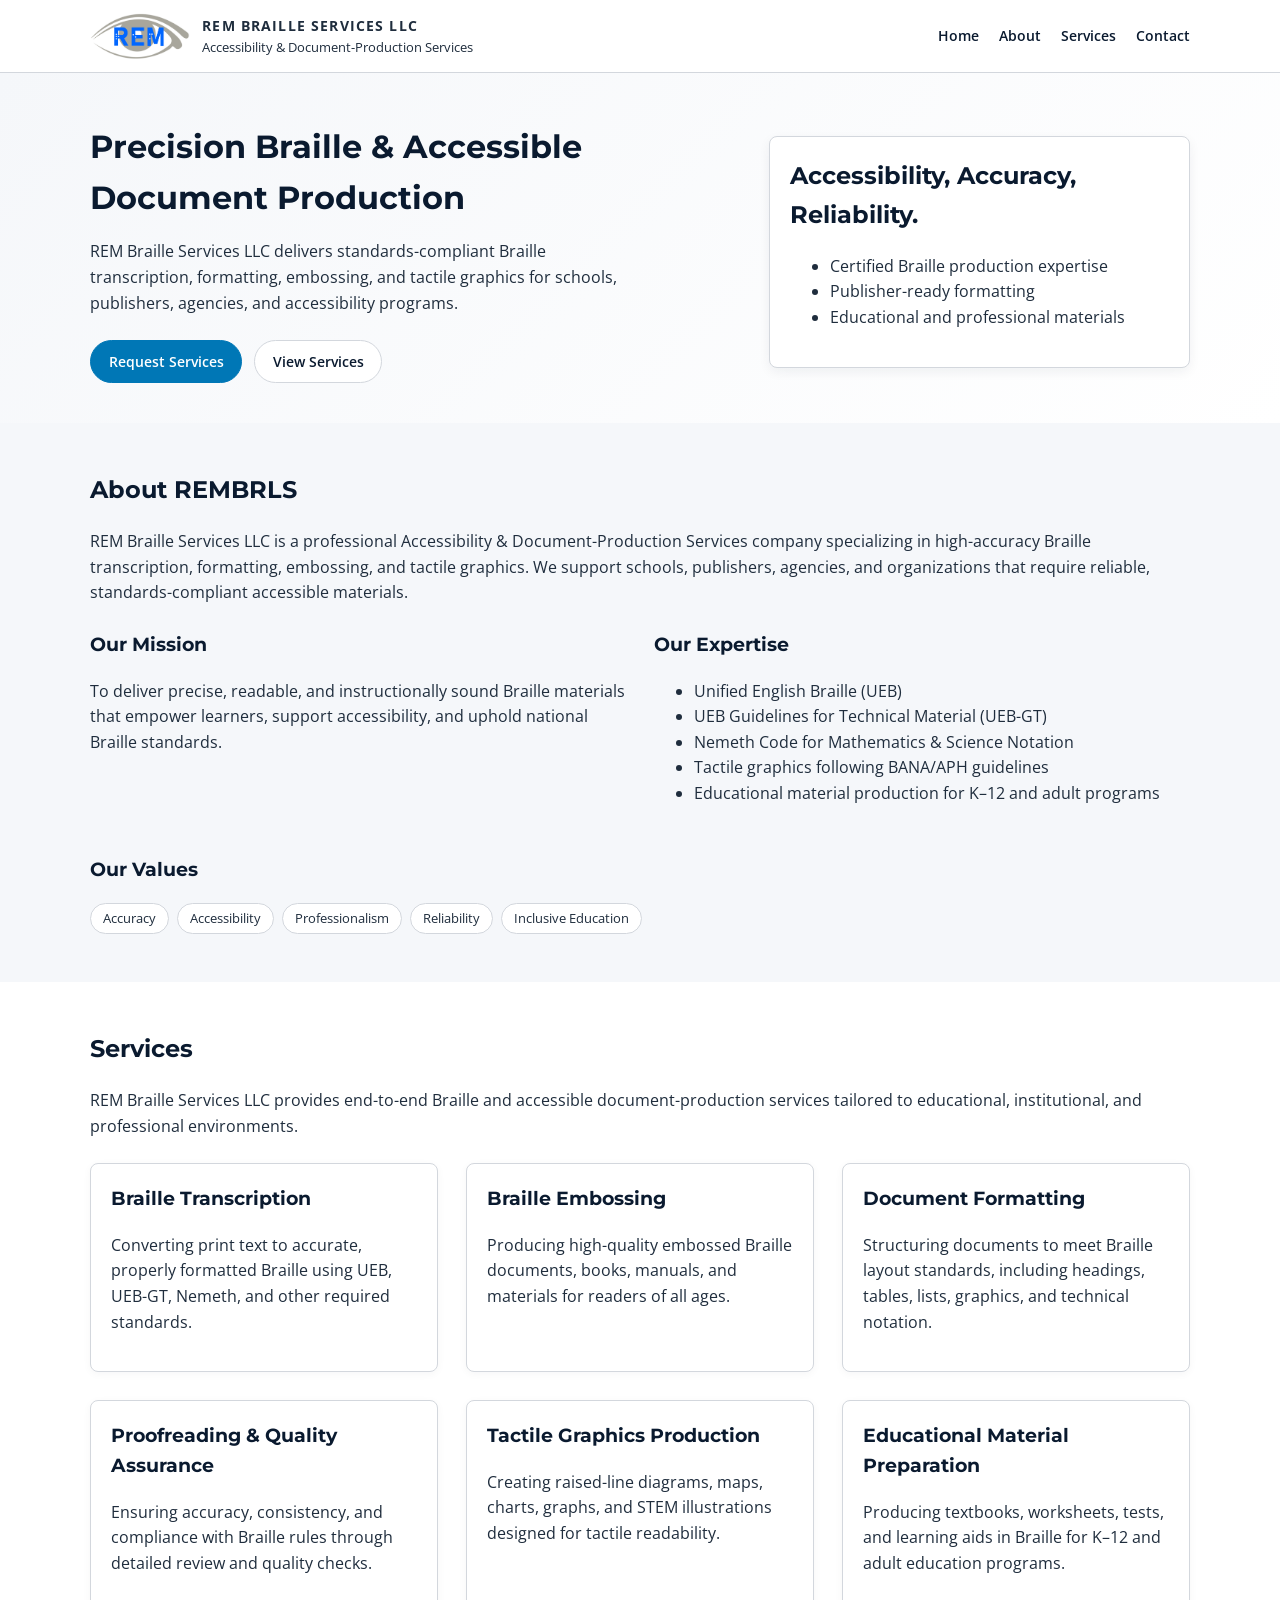
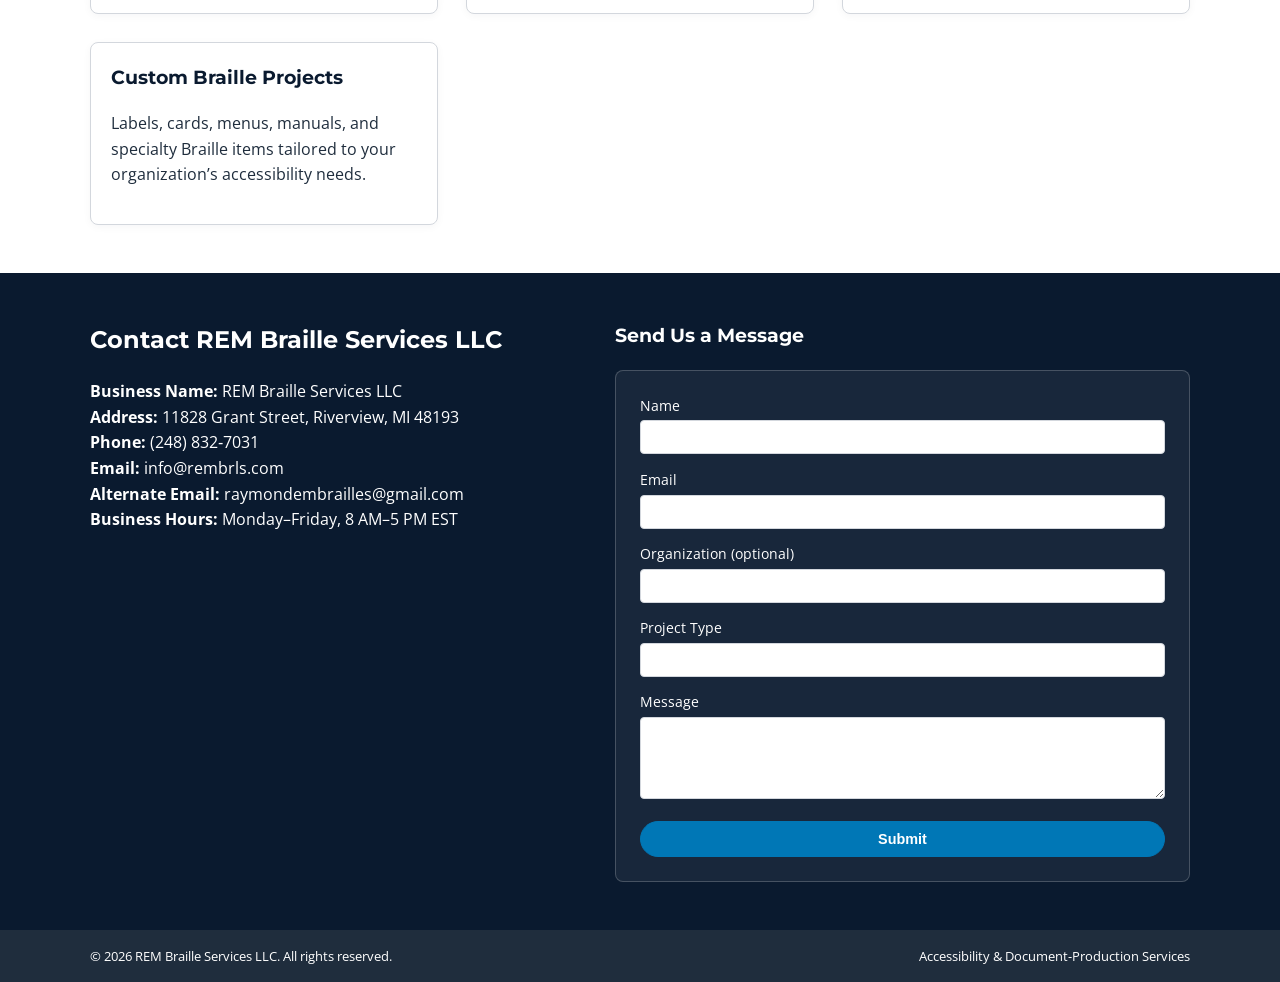
==== index.html @ e707b4f8 "Fix HTML formatting and structure" ====
<!DOCTYPE html>
<html lang="en">
<head>
  <meta charset="UTF-8">
  <title>REM Braille Services LLC – Accessibility & Document-Production Services</title>
  <meta name="viewport" content="width=device-width, initial-scale=1.0">
  <meta name="description" content="REM Braille Services LLC provides professional Braille transcription, embossing, document formatting, tactile graphics, and educational material preparation.">
  <link rel="stylesheet" href="styles.css">
  <link href="https://fonts.googleapis.com/css2?family=Montserrat:wght@500;700&family=Open+Sans:wght@400;600&display=swap" rel="stylesheet">
</head>
<body>
  <header class="site-header">
    <div class="container header-inner">
      <div class="logo-wrap">
        <img src="logo.png" alt="REMBRLS logo" class="logo">
        <div class="brand-text">
          <span class="brand-name">REM Braille Services LLC</span>
          <span class="brand-tagline">Accessibility & Document-Production Services</span>
        </div>
      </div>
      <nav class="nav">
        <a href="#home">Home</a>
        <a href="#about">About</a>
        <a href="#services">Services</a>
        <a href="#contact">Contact</a>
      </nav>
    </div>
  </header>

  <main>
    <section id="home" class="hero">
      <div class="container hero-inner">
        <div class="hero-text">
          <h1>Precision Braille & Accessible Document Production</h1>
          <p>
            REM Braille Services LLC delivers standards-compliant Braille transcription, formatting, embossing, and tactile graphics
            for schools, publishers, agencies, and accessibility programs.
          </p>
          <div class="hero-actions">
            <a href="#contact" class="btn primary">Request Services</a>
            <a href="#services" class="btn secondary">View Services</a>
          </div>
        </div>
        <div class="hero-aside">
          <div class="hero-card">
            <h2>Accessibility, Accuracy, Reliability.</h2>
            <ul>
              <li>Certified Braille production expertise</li>
              <li>Publisher-ready formatting</li>
              <li>Educational and professional materials</li>
            </ul>
          </div>
        </div>
      </div>
    </section>

    <section id="about" class="section light">
      <div class="container">
        <h2>About REMBRLS</h2>
        <p>
          REM Braille Services LLC is a professional Accessibility & Document-Production Services company specializing in high-accuracy
          Braille transcription, formatting, embossing, and tactile graphics. We support schools, publishers, agencies,
          and organizations that require reliable, standards-compliant accessible materials.
        </p>
        <div class="grid two">
          <div>
            <h3>Our Mission</h3>
            <p>
              To deliver precise, readable, and instructionally sound Braille materials that empower learners, support
              accessibility, and uphold national Braille standards.
            </p>
          </div>
          <div>
            <h3>Our Expertise</h3>
            <ul>
              <li>Unified English Braille (UEB)</li>
              <li>UEB Guidelines for Technical Material (UEB-GT)</li>
              <li>Nemeth Code for Mathematics & Science Notation</li>
              <li>Tactile graphics following BANA/APH guidelines</li>
              <li>Educational material production for K–12 and adult programs</li>
            </ul>
          </div>
        </div>
        <div class="values">
          <h3>Our Values</h3>
          <div class="chip-row">
            <span class="chip">Accuracy</span>
            <span class="chip">Accessibility</span>
            <span class="chip">Professionalism</span>
            <span class="chip">Reliability</span>
            <span class="chip">Inclusive Education</span>
          </div>
        </div>
      </div>
    </section>

    <section id="services" class="section">
      <div class="container">
        <h2>Services</h2>
        <p class="section-intro">
          REM Braille Services LLC provides end-to-end Braille and accessible document-production services tailored to educational,
          institutional, and professional environments.
        </p>
        <div class="grid three">
          <div class="card"><h3>Braille Transcription</h3><p>Converting print text to accurate, properly formatted Braille using UEB, UEB-GT, Nemeth, and other required standards.</p></div>
          <div class="card"><h3>Braille Embossing</h3><p>Producing high-quality embossed Braille documents, books, manuals, and materials for readers of all ages.</p></div>
          <div class="card"><h3>Document Formatting</h3><p>Structuring documents to meet Braille layout standards, including headings, tables, lists, graphics, and technical notation.</p></div>
          <div class="card"><h3>Proofreading & Quality Assurance</h3><p>Ensuring accuracy, consistency, and compliance with Braille rules through detailed review and quality checks.</p></div>
          <div class="card"><h3>Tactile Graphics Production</h3><p>Creating raised-line diagrams, maps, charts, graphs, and STEM illustrations designed for tactile readability.</p></div>
          <div class="card"><h3>Educational Material Preparation</h3><p>Producing textbooks, worksheets, tests, and learning aids in Braille for K–12 and adult education programs.</p></div>
          <div class="card"><h3>Custom Braille Projects</h3><p>Labels, cards, menus, manuals, and specialty Braille items tailored to your organization’s accessibility needs.</p></div>
        </div>
      </div>
    </section>

    <section id="contact" class="section dark">
    <div class="container contact-grid">

        <div>
            <h2>Contact REM Braille Services LLC</h2>

            <ul class="contact-info">
                <li><strong>Business Name:</strong> REM Braille Services LLC</li>
                <li><strong>Address:</strong> 11828 Grant Street, Riverview, MI 48193</li>
                <li><strong>Phone:</strong> (248) 832‑7031</li>
                <li><strong>Email:</strong> info@rembrls.com</li>
                <li><strong>Alternate Email:</strong> raymondembrailles@gmail.com</li>
                <li><strong>Business Hours:</strong> Monday–Friday, 8 AM–5 PM EST</li>
            </ul>
        </div>

        <div>
            <h3>Send Us a Message</h3>

            <form class="contact-form" action="https://formspree.io/f/mkjwdedg" method="POST">
                <div class="form-row">
                    <label>Name</label>
                    <input type="text" name="name" required>
                </div>

                <div class="form-row">
                    <label>Email</label>
                    <input type="email" name="email" required>
                </div>

                <div class="form-row">
                    <label>Organization (optional)</label>
                    <input type="text" name="organization">
                </div>

                <div class="form-row">
                    <label>Project Type</label>
                    <input type="text" name="project">
                </div>

                <div class="form-row">
                    <label>Message</label>
                    <textarea name="message" rows="4" required></textarea>
                </div>

                <input type="hidden" name="_replyto" value="info@rembrls.com">

                <button class="btn primary full" type="submit">Submit</button>
            </form>
        </div>

    </div>
</section>

  </main>

  <footer class="site-footer">
    <div class="container footer-inner">
      <span>© <span id="year"></span> REM Braille Services LLC. All rights reserved.</span>
      <span>Accessibility & Document-Production Services</span>
    </div>
  </footer>

  <script>
    document.getElementById('year').textContent = new Date().getFullYear();
  </script>
</body>
</html>
---- styles.css ----
:root {
  --navy: #0A1A2F;
  --charcoal: #1F2D3D;
  --light-bg: #F5F7FA;
  --accent: #0077B6;
  --white: #FFFFFF;
  --border: #D3D7DD;
}

*,
*::before,
*::after {
  box-sizing: border-box;
}

body {
  margin: 0;
  font-family: 'Open Sans', sans-serif;
  color: var(--charcoal);
  background-color: var(--white);
  line-height: 1.6;
}

h1, h2, h3 {
  font-family: 'Montserrat', sans-serif;
  margin-top: 0;
  color: var(--navy);
}

a {
  color: var(--accent);
  text-decoration: none;
}

a:hover {
  text-decoration: underline;
}

.container {
  width: 90%;
  max-width: 1100px;
  margin: 0 auto;
}

.site-header {
  background-color: var(--white);
  border-bottom: 1px solid var(--border);
  position: sticky;
  top: 0;
  z-index: 10;
}

.header-inner {
  display: flex;
  align-items: center;
  justify-content: space-between;
  padding: 0.75rem 0;
}

.logo-wrap {
  display: flex;
  align-items: center;
  gap: 0.75rem;
}

.logo {
  height: 48px;
  width: auto;
}

.brand-text {
  display: flex;
  flex-direction: column;
}

.brand-name {
  font-weight: 700;
  letter-spacing: 0.08em;
  text-transform: uppercase;
  font-size: 0.9rem;
}

.brand-tagline {
  font-size: 0.8rem;
  color: var(--charcoal);
}

.nav {
  display: flex;
  gap: 1.25rem;
  font-size: 0.9rem;
}

.nav a {
  color: var(--navy);
  font-weight: 600;
}

.nav a:hover {
  color: var(--accent);
}

.hero {
  background: linear-gradient(135deg, var(--light-bg), #ffffff);
  padding: 3rem 0 2.5rem;
}

.hero-inner {
  display: grid;
  grid-template-columns: minmax(0, 2fr) minmax(0, 1.3fr);
  gap: 2rem;
  align-items: center;
}

.hero-text h1 {
  font-size: 2rem;
  margin-bottom: 0.75rem;
}

.hero-text p {
  max-width: 540px;
  margin-bottom: 1.5rem;
}

.hero-actions {
  display: flex;
  flex-wrap: wrap;
  gap: 0.75rem;
}

.hero-card {
  background-color: var(--white);
  border-radius: 8px;
  border: 1px solid var(--border);
  padding: 1.25rem;
  box-shadow: 0 4px 12px rgba(10, 26, 47, 0.06);
}

.section {
  padding: 3rem 0;
}

.section.light {
  background-color: var(--light-bg);
}

.section.dark {
  background-color: var(--navy);
  color: var(--white);
}

.section.dark h2,
.section.dark h3 {
  color: var(--white);
}

.grid.two,
.grid.three {
  display: grid;
  grid-template-columns: repeat(auto-fit, minmax(260px, 1fr));
  gap: 1.75rem;
  margin-top: 1.5rem;
}

.card {
  border-radius: 8px;
  border: 1px solid var(--border);
  padding: 1.25rem;
  background-color: var(--white);
  box-shadow: 0 2px 8px rgba(10, 26, 47, 0.04);
}

.values {
  margin-top: 2rem;
}

.chip-row {
  display: flex;
  flex-wrap: wrap;
  gap: 0.5rem;
  margin-top: 0.75rem;
}

.chip {
  border-radius: 999px;
  border: 1px solid var(--border);
  padding: 0.25rem 0.75rem;
  font-size: 0.8rem;
  background-color: var(--white);
}

.contact-grid {
  display: grid;
  grid-template-columns: minmax(0, 1.2fr) minmax(0, 1.4fr);
  gap: 2rem;
  align-items: flex-start;
}

.contact-info {
  list-style: none;
  padding: 0;
  margin: 1rem 0 0;
}

.contact-form {
  background-color: rgba(255, 255, 255, 0.06);
  border-radius: 8px;
  padding: 1.5rem;
  border: 1px solid rgba(255, 255, 255, 0.2);
}

.form-row {
  margin-bottom: 0.9rem;
}

.form-row label {
  display: block;
  font-size: 0.85rem;
  margin-bottom: 0.25rem;
}

.form-row input,
.form-row textarea {
  width: 100%;
  padding: 0.5rem 0.6rem;
  border-radius: 4px;
  border: 1px solid var(--border);
  font-size: 0.9rem;
}

.btn {
  display: inline-block;
  padding: 0.55rem 1.1rem;
  border-radius: 999px;
  font-size: 0.9rem;
  font-weight: 600;
  border: 1px solid transparent;
  cursor: pointer;
  text-align: center;
}

.btn.primary {
  background-color: var(--accent);
  color: var(--white);
  border-color: var(--accent);
}

.btn.secondary {
  background-color: var(--white);
  color: var(--navy);
  border-color: var(--border);
}

.btn.full {
  width: 100%;
}

.site-footer {
  background-color: var(--charcoal);
  color: var(--white);
  padding: 1rem 0;
  font-size: 0.8rem;
}

.footer-inner {
  display: flex;
  justify-content: space-between;
  align-items: center;
  gap: 0.75rem;
}

@media (max-width: 768px) {
  .header-inner {
    flex-direction: column;
    align-items: flex-start;
    gap: 0.5rem;
  }

  .hero-inner {
    grid-template-columns: 1fr;
  }

  .contact-grid {
    grid-template-columns: 1fr;
  }

  .footer-inner {
    flex-direction: column;
    align-items: flex-start;
  }
}
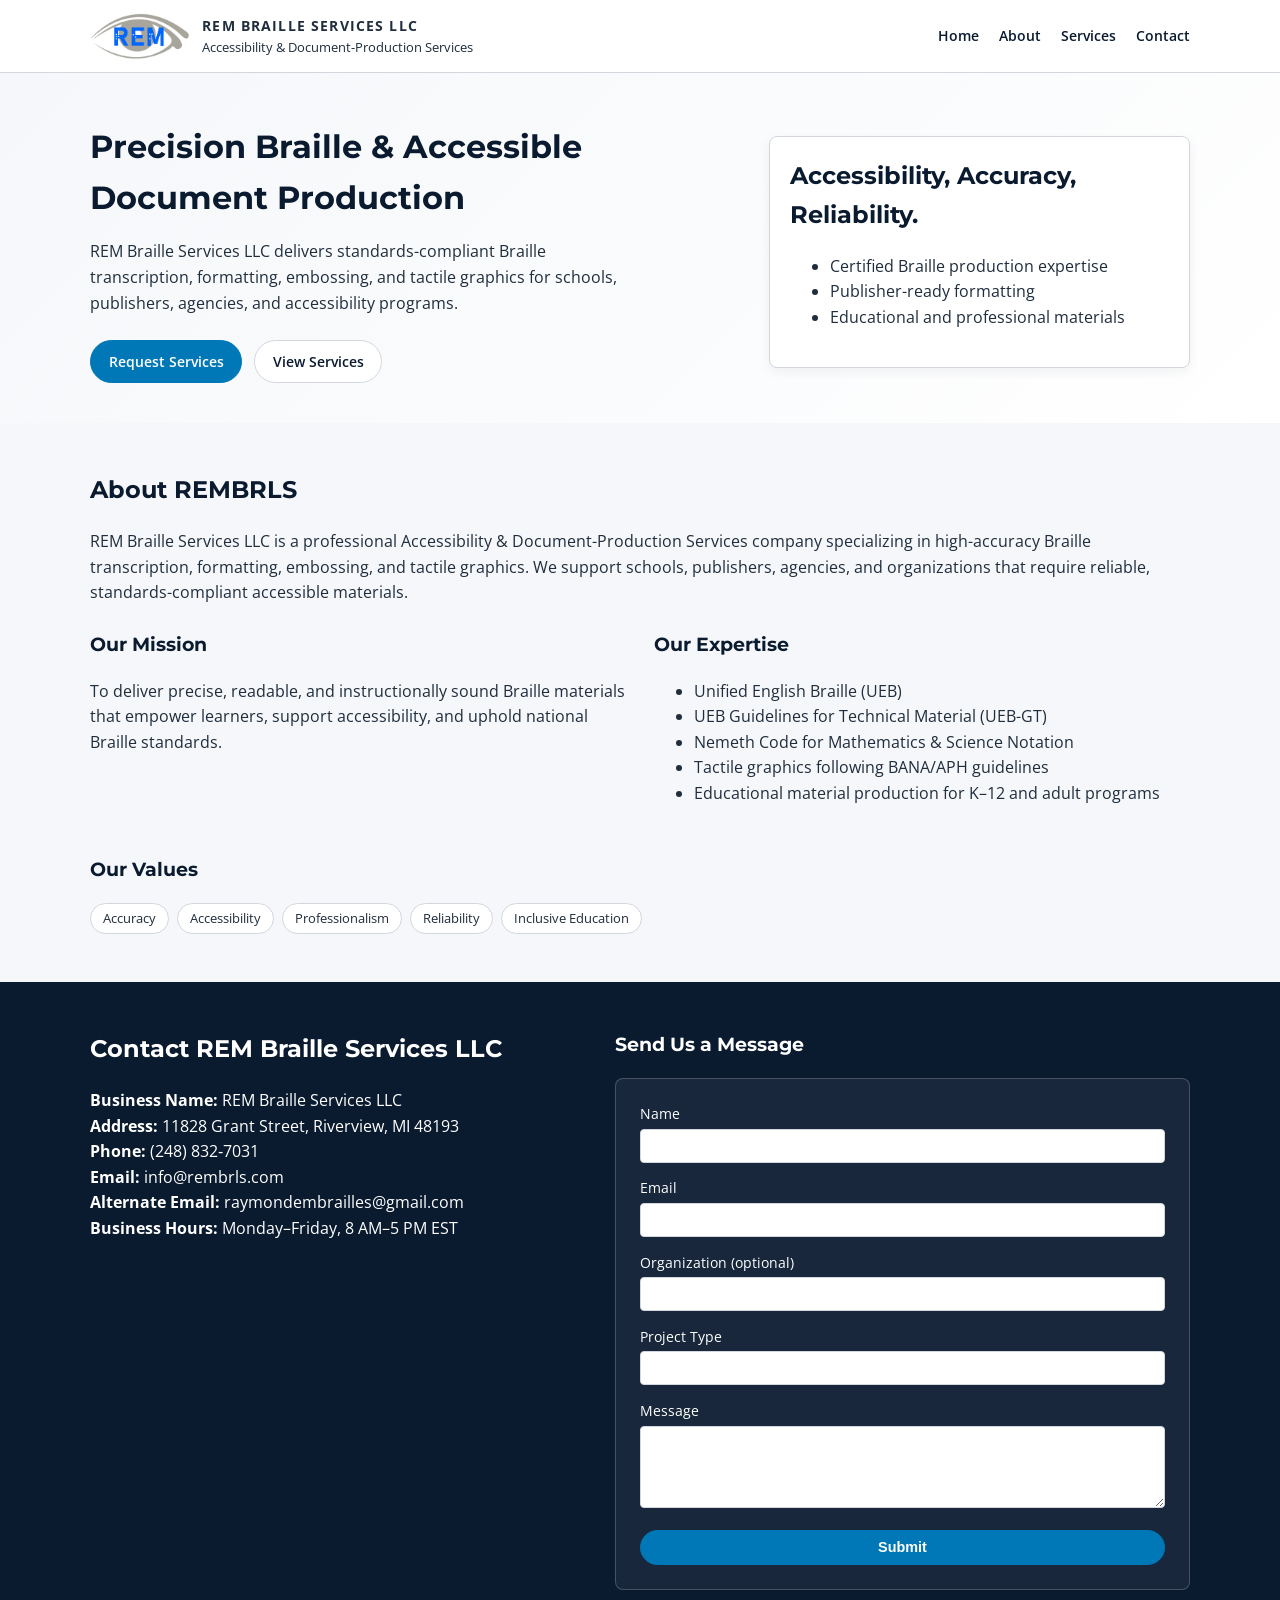
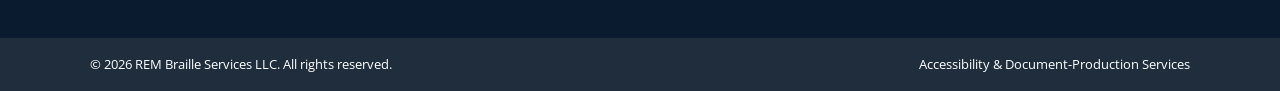
==== commit 1fc10f76: "Refactor index.html to improve structure and content" ====
--- a/index.html
+++ b/index.html
@@ -21,7 +21,7 @@
       <nav class="nav">
         <a href="#home">Home</a>
         <a href="#about">About</a>
-        <a href="#services">Services</a>
+        <a href="services.html">Services</a>
         <a href="#contact">Contact</a>
       </nav>
     </div>
@@ -93,26 +93,7 @@
         </div>
       </div>
     </section>
-
-    <section id="services" class="section">
-      <div class="container">
-        <h2>Services</h2>
-        <p class="section-intro">
-          REM Braille Services LLC provides end-to-end Braille and accessible document-production services tailored to educational,
-          institutional, and professional environments.
-        </p>
-        <div class="grid three">
-          <div class="card"><h3>Braille Transcription</h3><p>Converting print text to accurate, properly formatted Braille using UEB, UEB-GT, Nemeth, and other required standards.</p></div>
-          <div class="card"><h3>Braille Embossing</h3><p>Producing high-quality embossed Braille documents, books, manuals, and materials for readers of all ages.</p></div>
-          <div class="card"><h3>Document Formatting</h3><p>Structuring documents to meet Braille layout standards, including headings, tables, lists, graphics, and technical notation.</p></div>
-          <div class="card"><h3>Proofreading & Quality Assurance</h3><p>Ensuring accuracy, consistency, and compliance with Braille rules through detailed review and quality checks.</p></div>
-          <div class="card"><h3>Tactile Graphics Production</h3><p>Creating raised-line diagrams, maps, charts, graphs, and STEM illustrations designed for tactile readability.</p></div>
-          <div class="card"><h3>Educational Material Preparation</h3><p>Producing textbooks, worksheets, tests, and learning aids in Braille for K–12 and adult education programs.</p></div>
-          <div class="card"><h3>Custom Braille Projects</h3><p>Labels, cards, menus, manuals, and specialty Braille items tailored to your organization’s accessibility needs.</p></div>
-        </div>
-      </div>
-    </section>
-
+  
     <section id="contact" class="section dark">
     <div class="container contact-grid">
 
--- a/styles.css
+++ b/styles.css
@@ -288,4 +288,27 @@
     flex-direction: column;
     align-items: flex-start;
   }
-}
+.services-section {
+  max-width: 900px;
+  margin: 0 auto;
+  padding: 40px 20px;
+}
+
+.services-section h1 {
+  text-align: center;
+  margin-bottom: 30px;
+}
+
+.service {
+  margin-bottom: 40px;
+}
+
+.service h2 {
+  color: #333;
+  margin-bottom: 10px;
+}
+
+.service p {
+  line-height: 1.6;
+}
+}
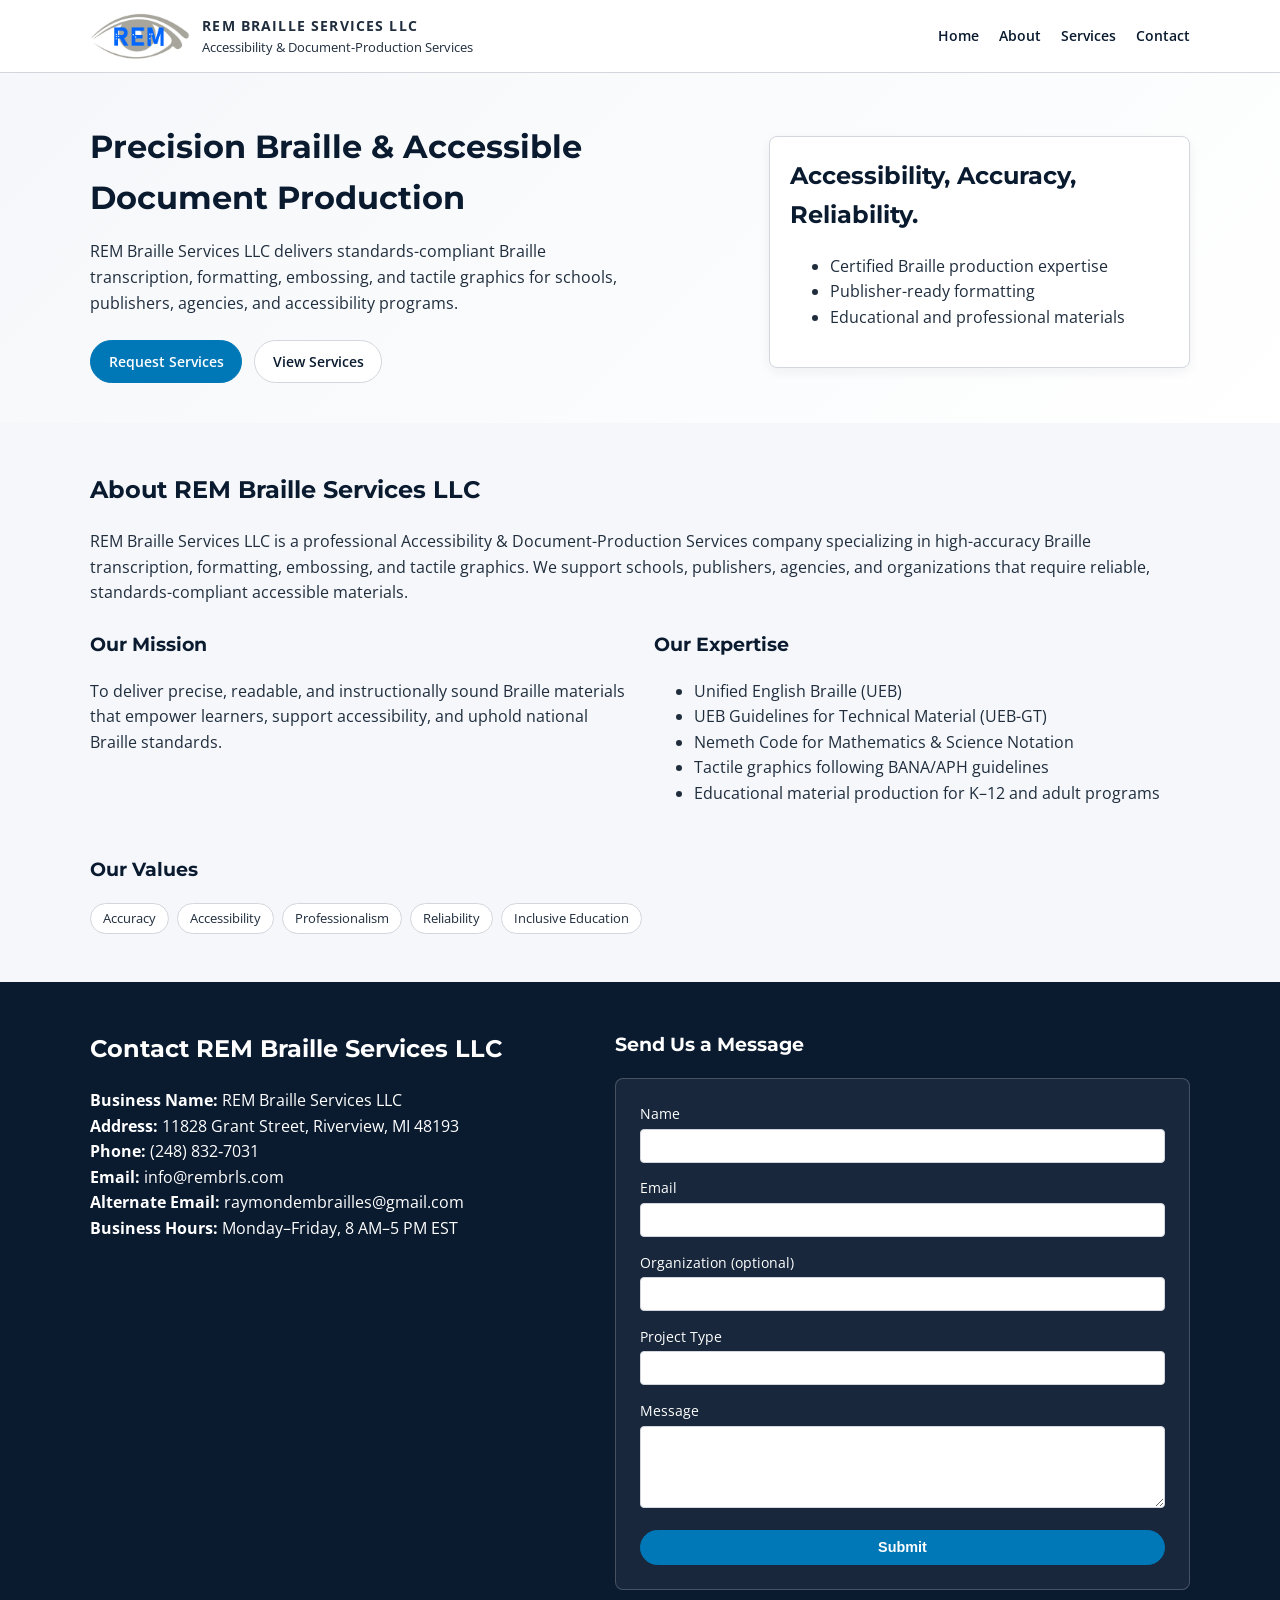
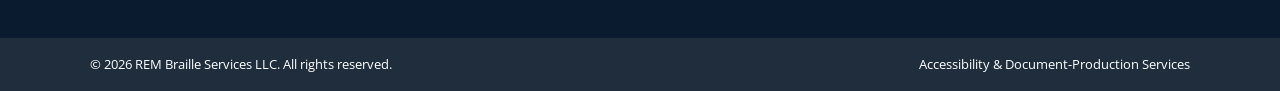
==== commit 78c32a17: "Fix HTML encoding issues in index.html" ====
--- a/index.html
+++ b/index.html
@@ -38,7 +38,7 @@
           </p>
           <div class="hero-actions">
             <a href="#contact" class="btn primary">Request Services</a>
-            <a href="#services" class="btn secondary">View Services</a>
+            <a href="services.html" class="btn secondary">View Services</a>
           </div>
         </div>
         <div class="hero-aside">
@@ -56,7 +56,7 @@
 
     <section id="about" class="section light">
       <div class="container">
-        <h2>About REMBRLS</h2>
+        <h2>About REM Braille Services LLC</h2>
         <p>
           REM Braille Services LLC is a professional Accessibility & Document-Production Services company specializing in high-accuracy
           Braille transcription, formatting, embossing, and tactile graphics. We support schools, publishers, agencies,
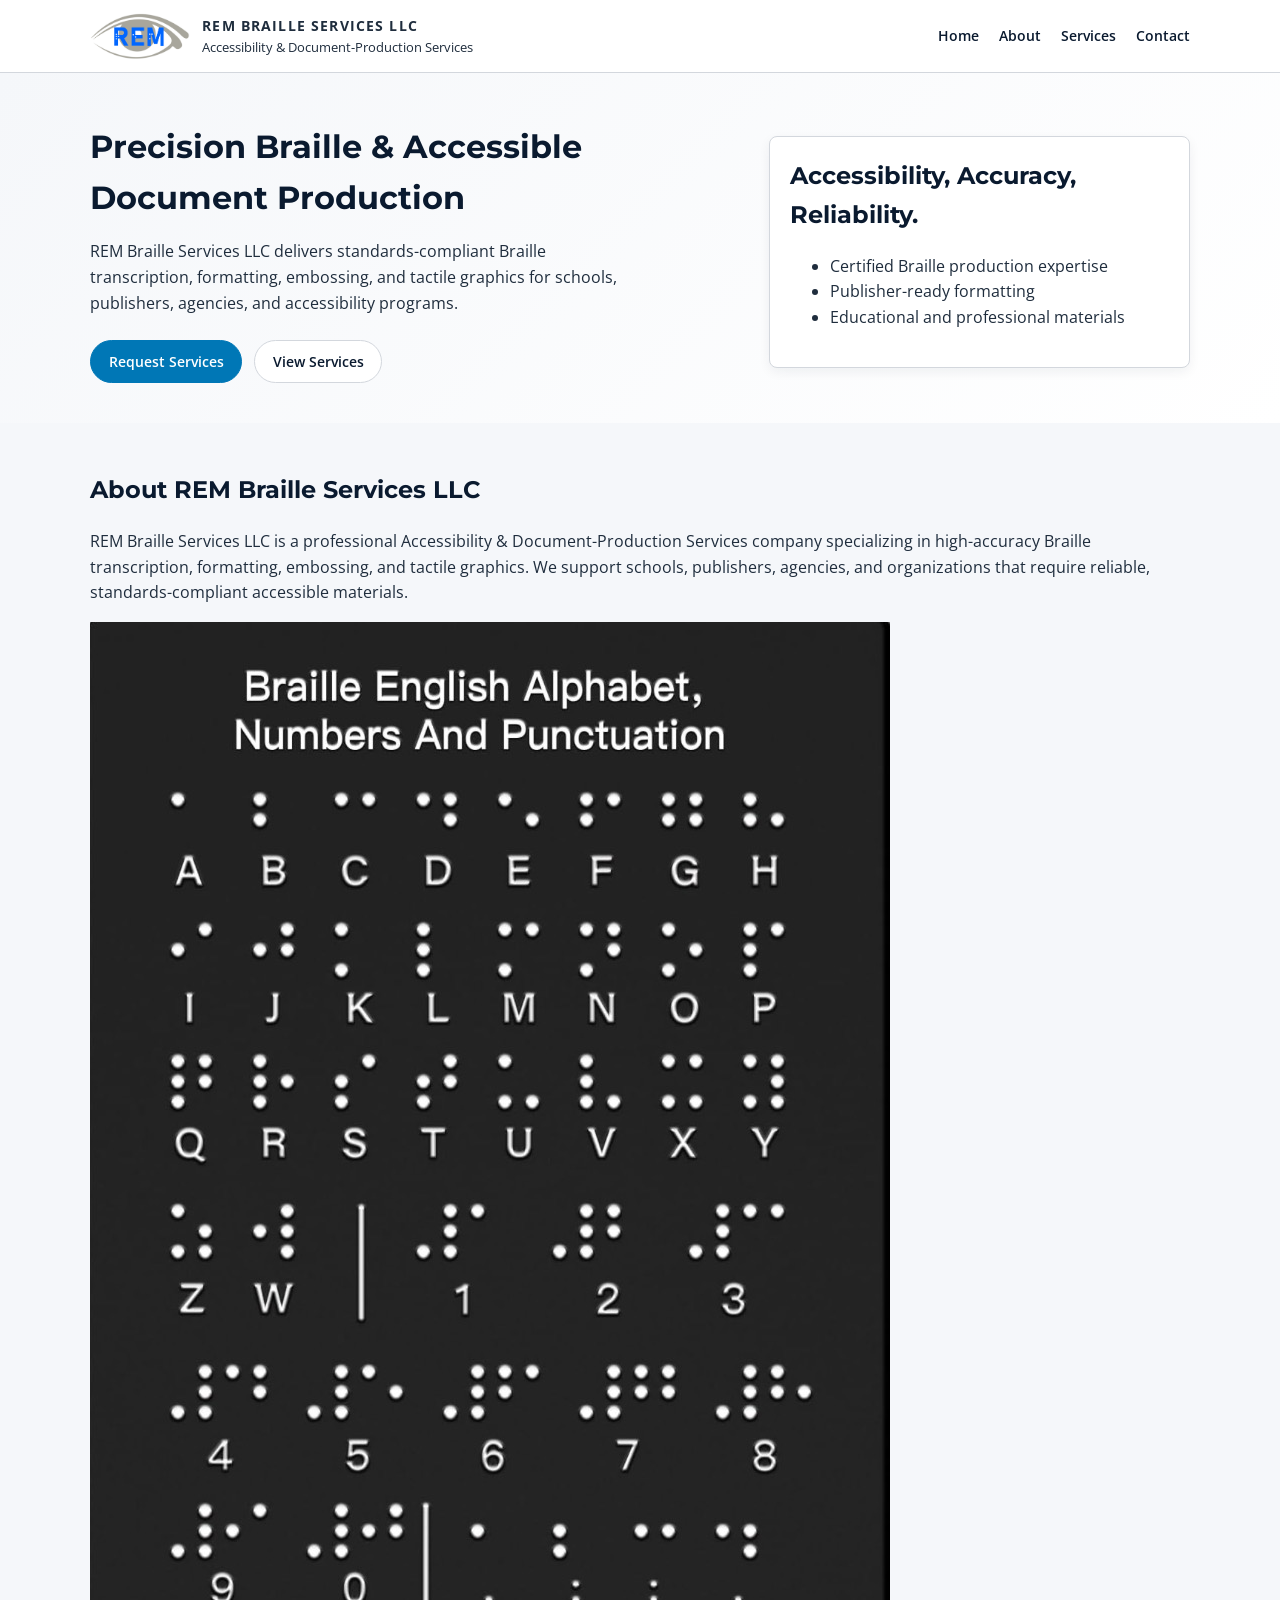
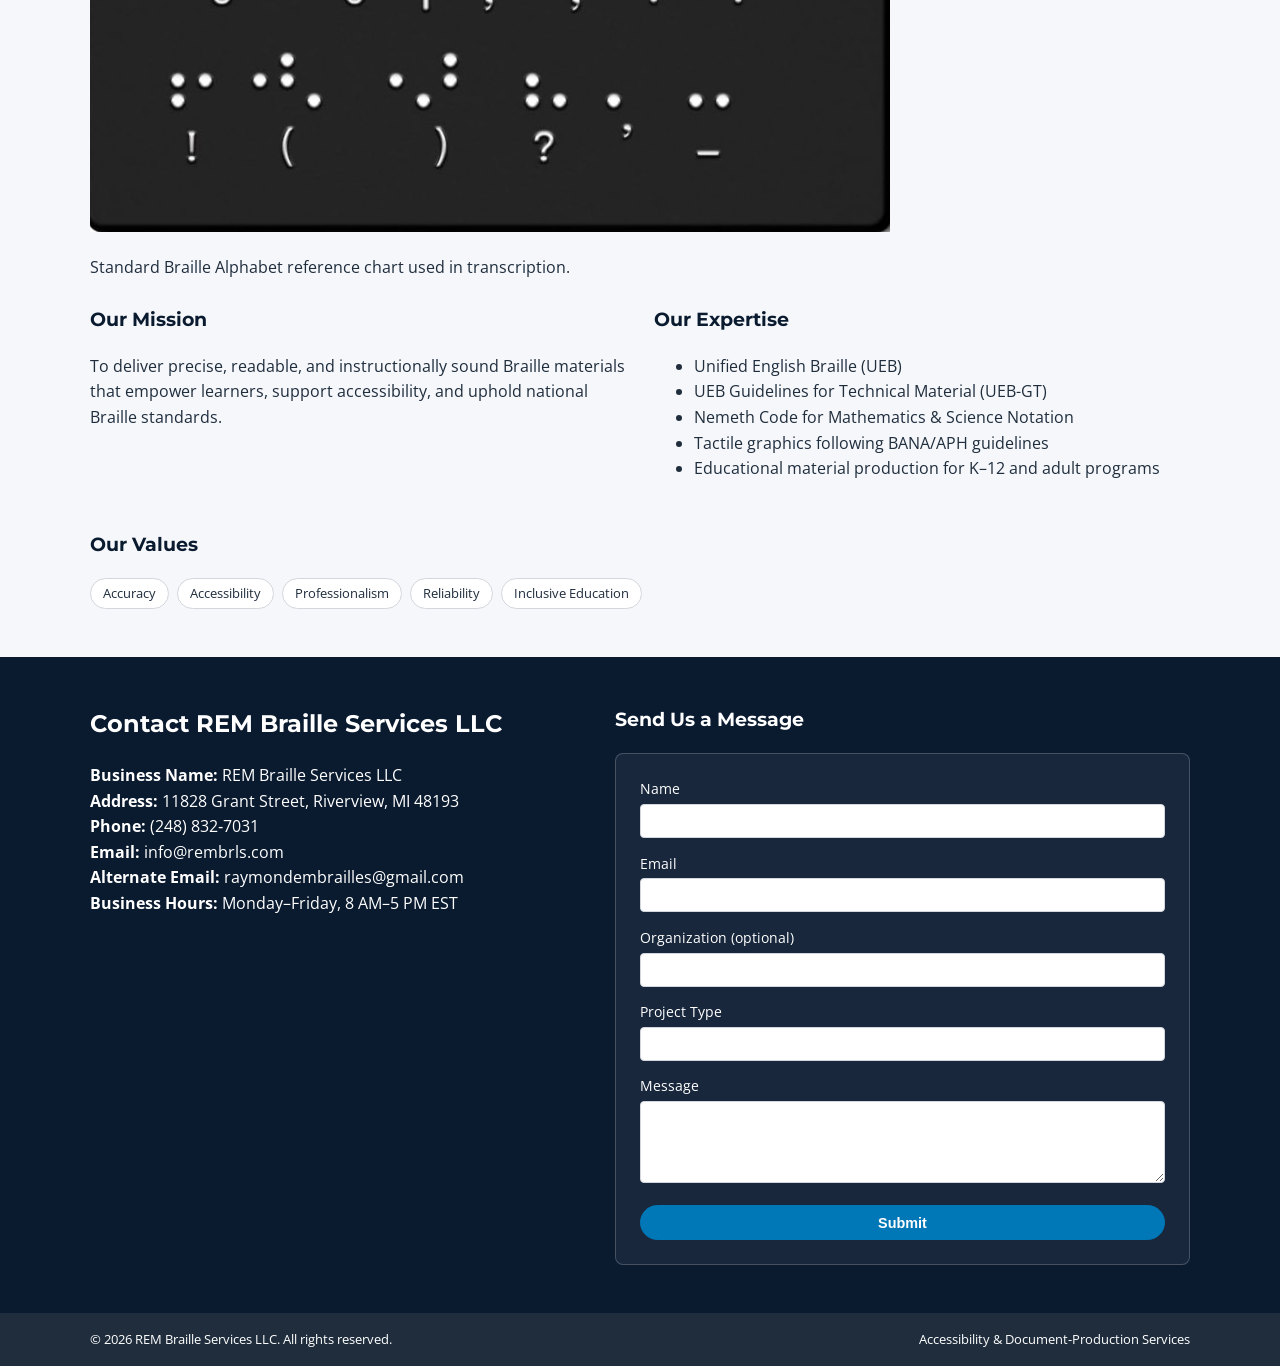
==== commit c537983c: "Add Braille Alphabet image and caption to About section Added an image of the Braille Alphabet chart" ====
--- a/index.html
+++ b/index.html
@@ -62,6 +62,8 @@
           Braille transcription, formatting, embossing, and tactile graphics. We support schools, publishers, agencies,
           and organizations that require reliable, standards-compliant accessible materials.
         </p>
+        <img src="Alphabet.jpg" alt="Braille Alphabet Chart" class="braille-image">
+<p class="caption">Standard Braille Alphabet reference chart used in transcription.</p>
         <div class="grid two">
           <div>
             <h3>Our Mission</h3>
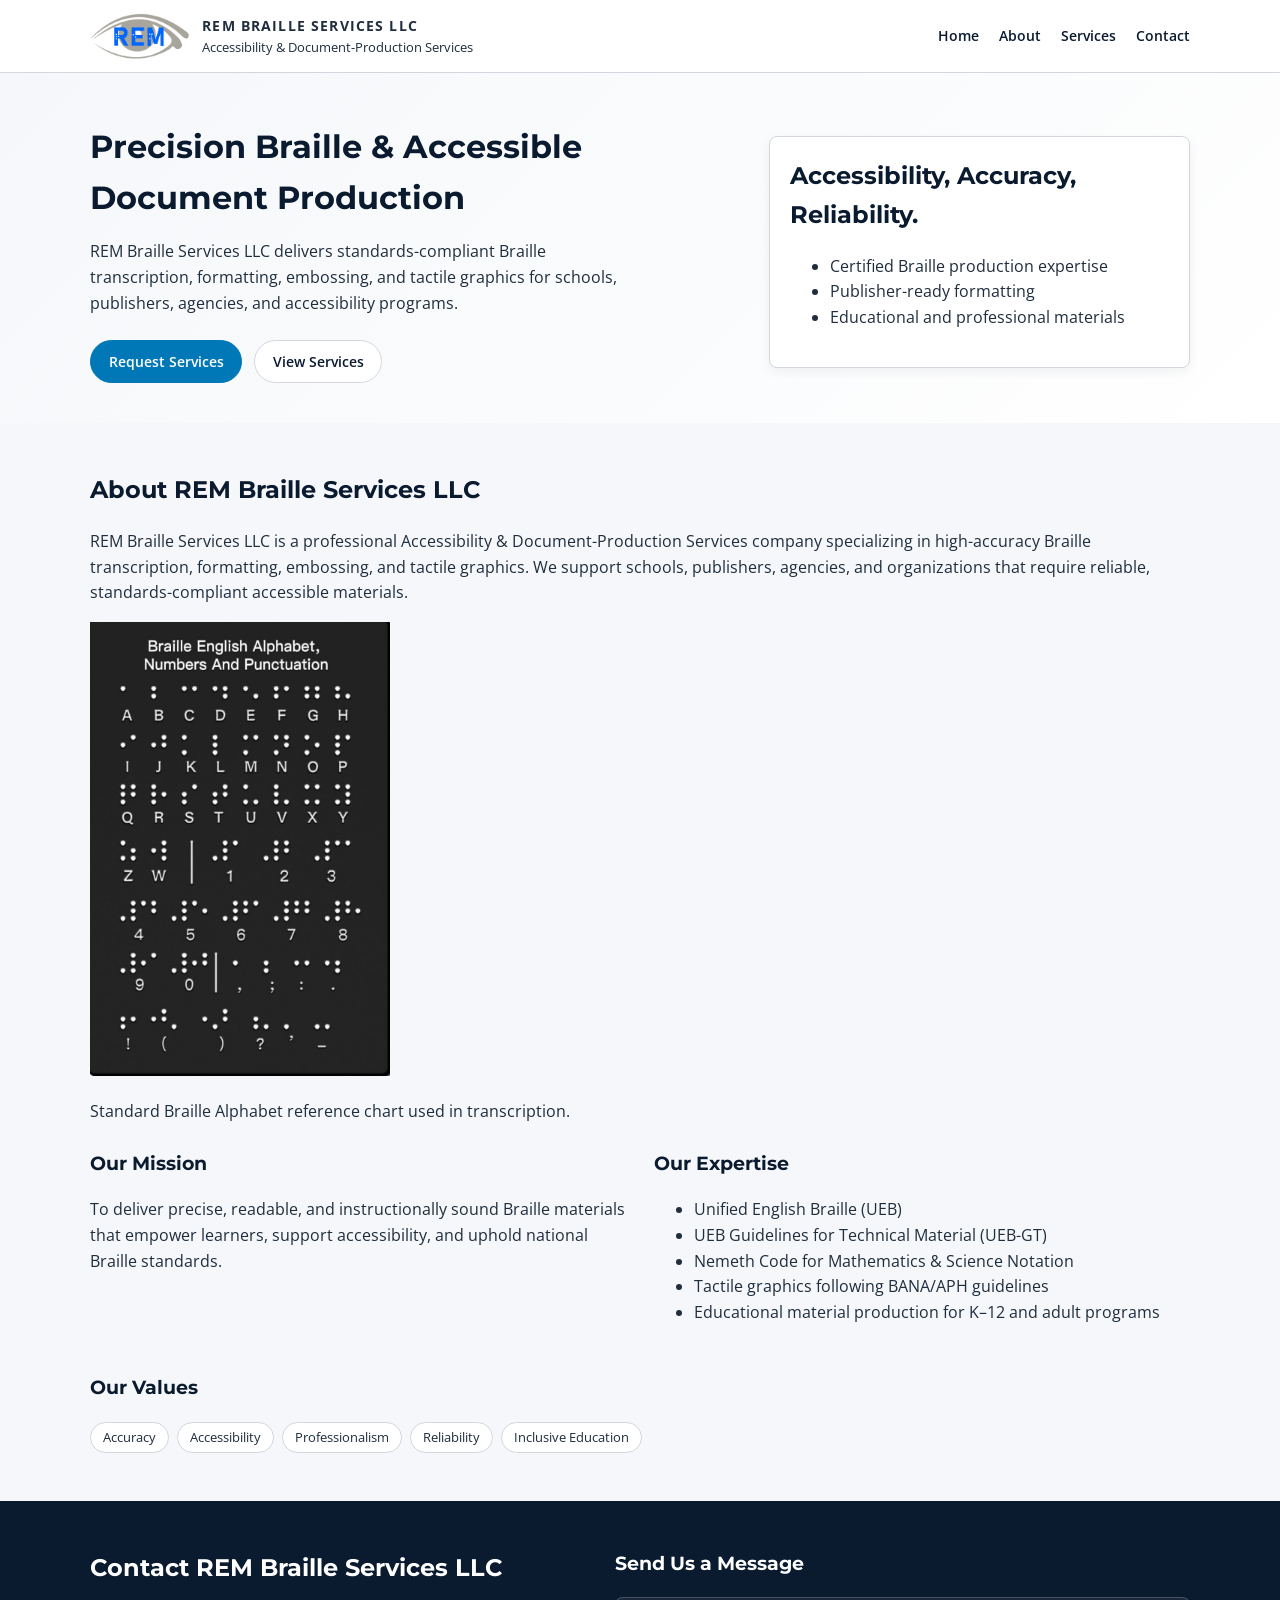
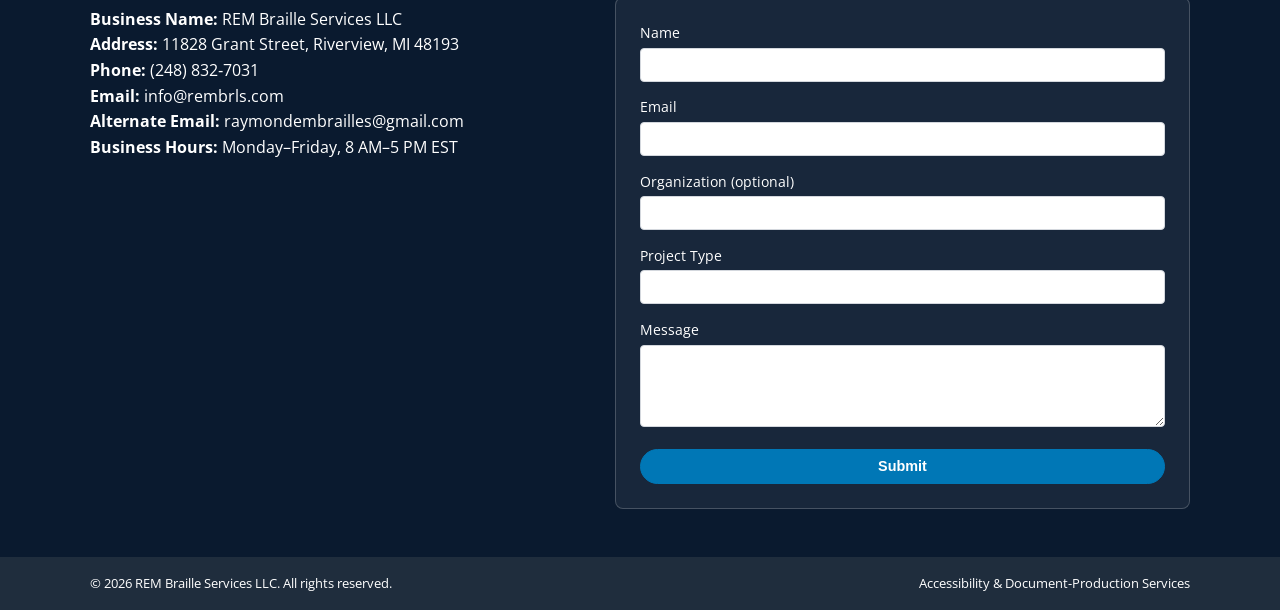
==== commit 5902d569: "Fix HTML encoding issues in index.html" ====
--- a/index.html
+++ b/index.html
@@ -62,7 +62,7 @@
           Braille transcription, formatting, embossing, and tactile graphics. We support schools, publishers, agencies,
           and organizations that require reliable, standards-compliant accessible materials.
         </p>
-        <img src="Alphabet.jpg" alt="Braille Alphabet Chart" class="braille-image">
+        <img src="Alphabet.jpg" alt="Braille Alphabet Chart" class="braille-image" width="300">
 <p class="caption">Standard Braille Alphabet reference chart used in transcription.</p>
         <div class="grid two">
           <div>
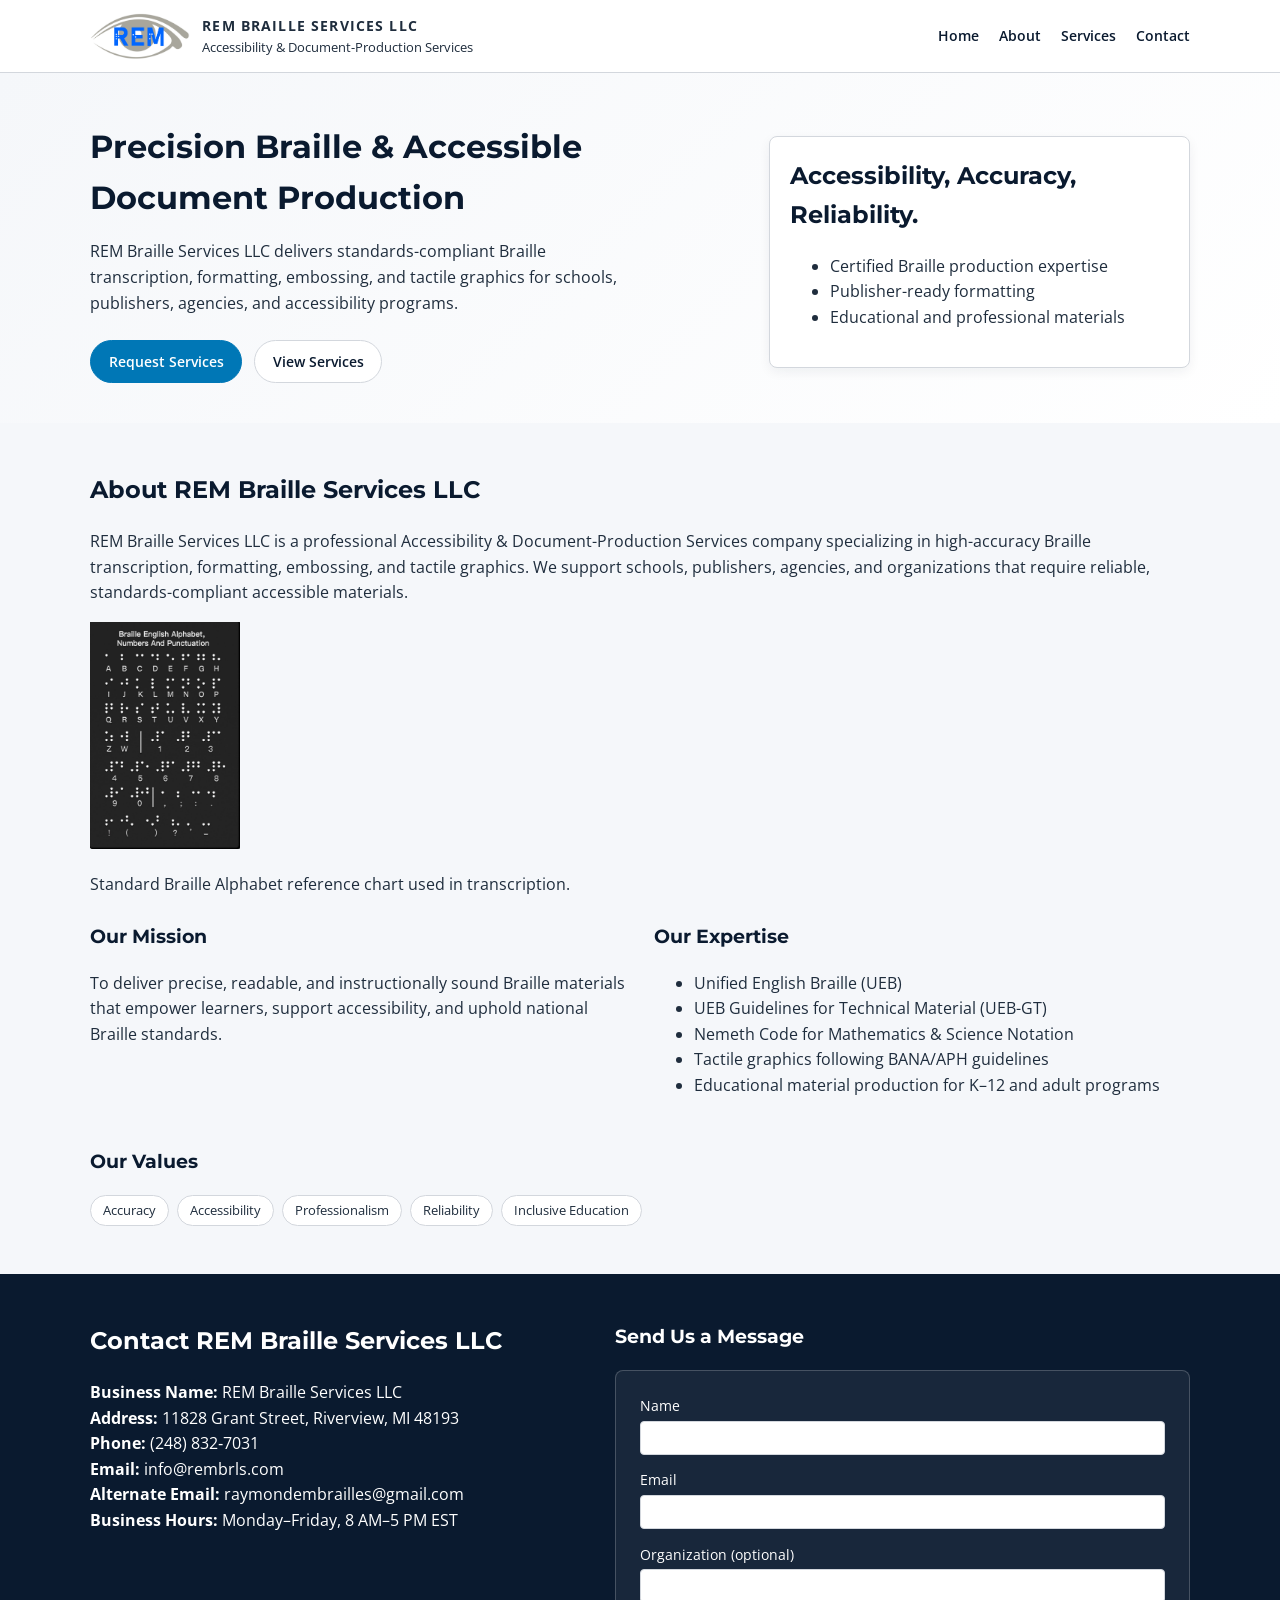
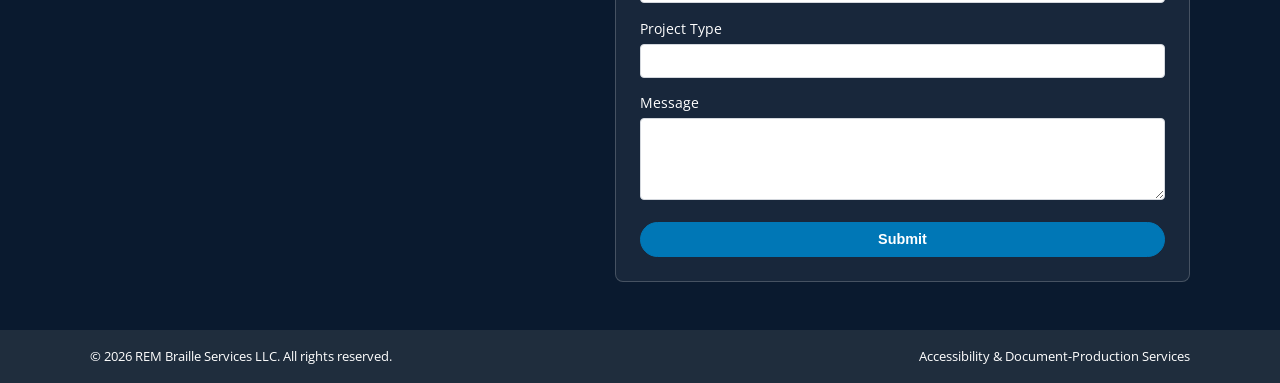
==== commit c8d41ec1: "Fix HTML encoding issues in index.html" ====
--- a/index.html
+++ b/index.html
@@ -62,7 +62,7 @@
           Braille transcription, formatting, embossing, and tactile graphics. We support schools, publishers, agencies,
           and organizations that require reliable, standards-compliant accessible materials.
         </p>
-        <img src="Alphabet.jpg" alt="Braille Alphabet Chart" class="braille-image" width="300">
+        <img src="Alphabet.jpg" alt="Braille Alphabet Chart" class="braille-image" width="150">
 <p class="caption">Standard Braille Alphabet reference chart used in transcription.</p>
         <div class="grid two">
           <div>
